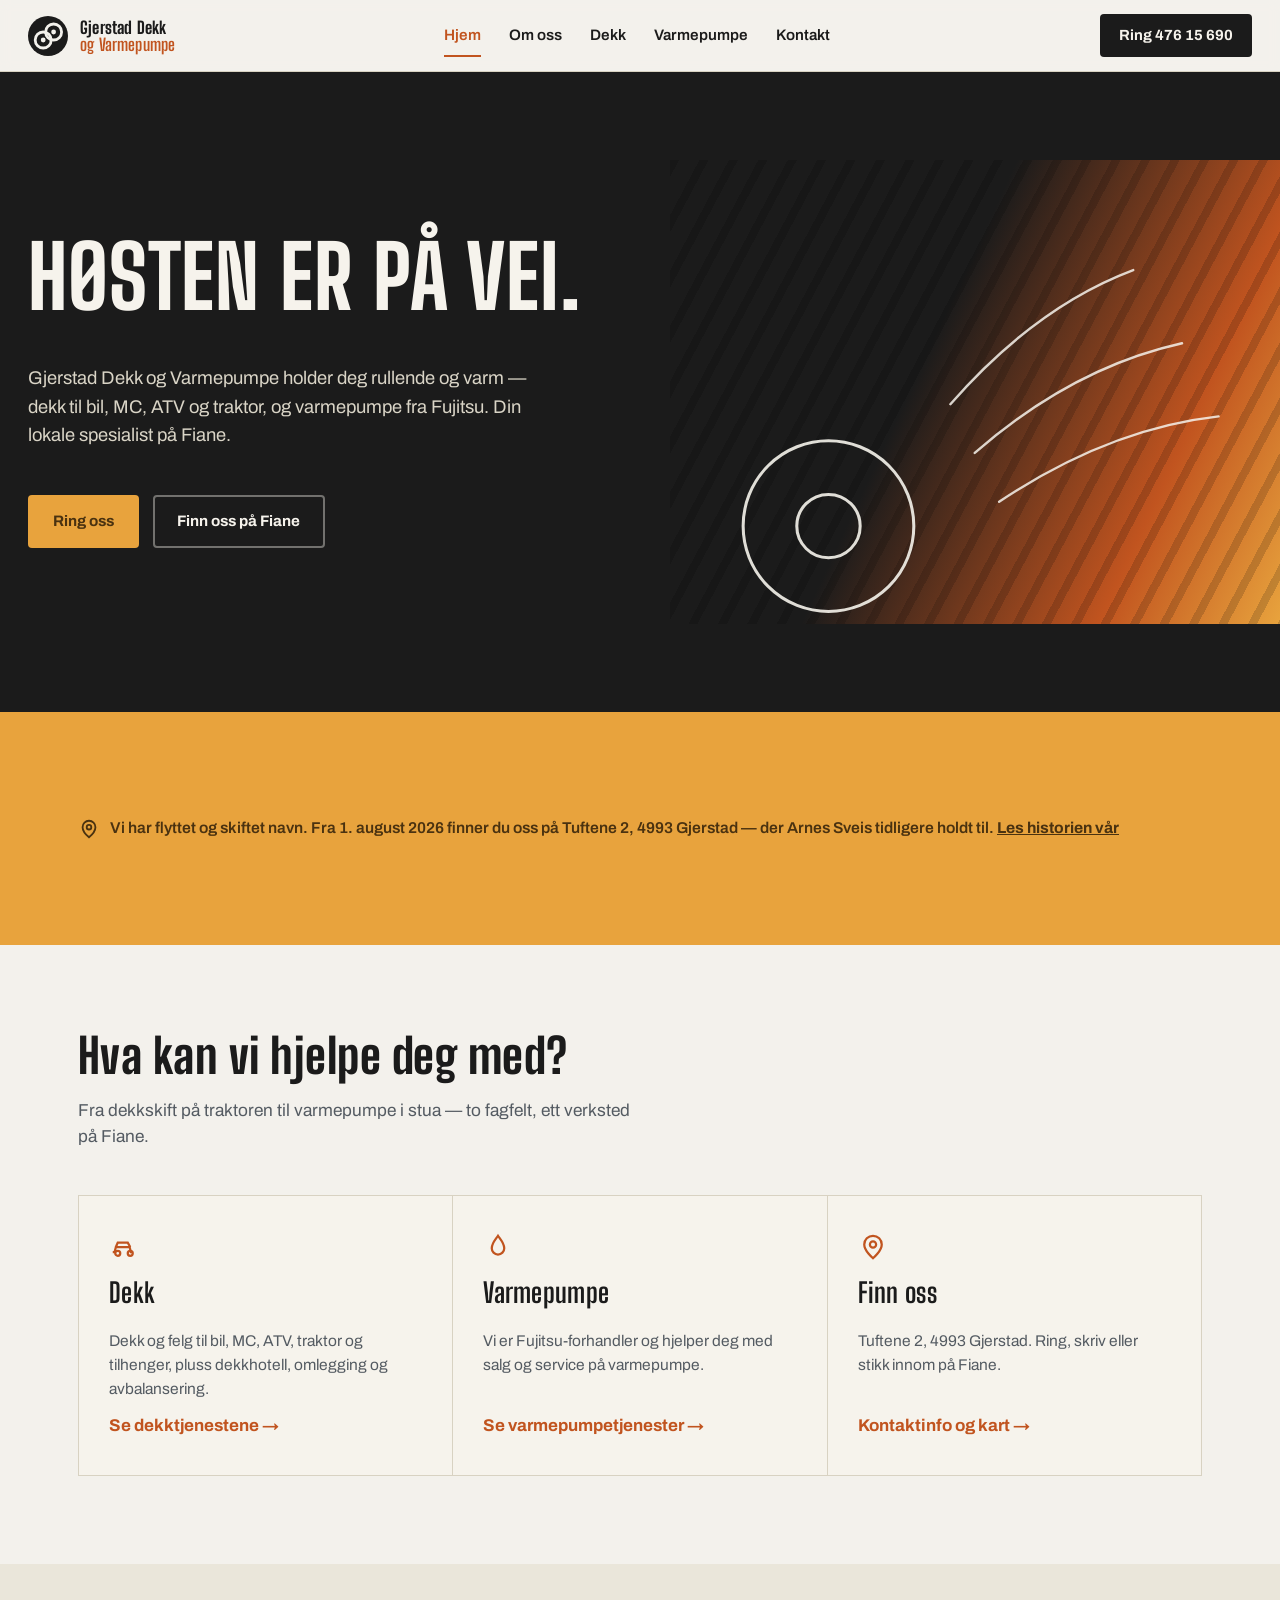
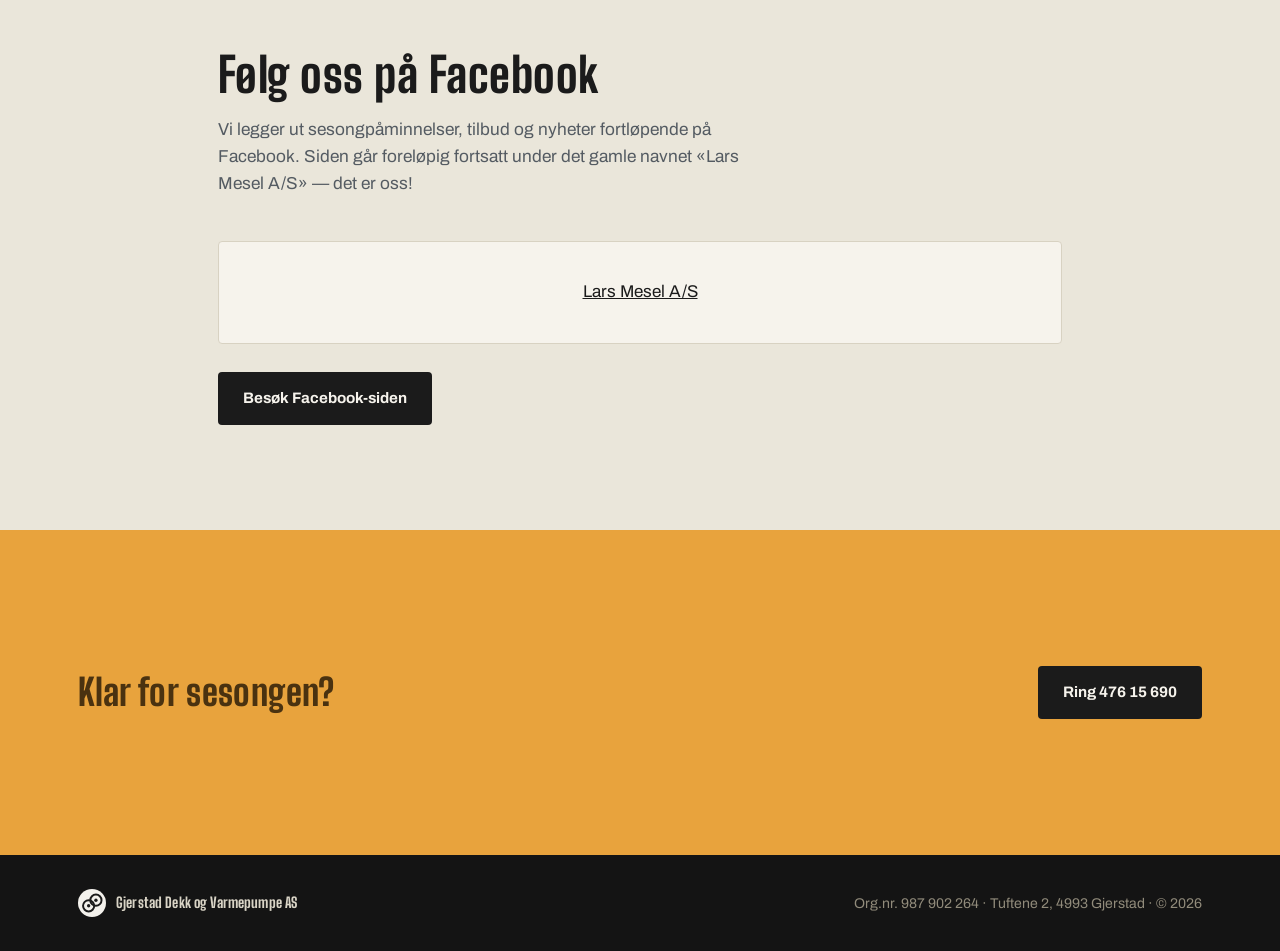
==== index.html @ df9c64c9 "Add files via upload" ====
<!DOCTYPE html>
<html lang="no">
<head>
<meta charset="UTF-8">
<meta name="viewport" content="width=device-width, initial-scale=1.0">
<title>Gjerstad Dekk og Varmepumpe AS — Din lokale dekkspesialist på Fiane</title>
<meta name="description" content="Dekk til bil, MC, ATV og traktor, dekkhotell, og varmepumper fra Fujitsu. Gjerstad Dekk og Varmepumpe AS (tidl. Lars Mesel AS) holder til på Tuftene 2, Fiane.">

<link rel="icon" type="image/svg+xml" href="data:image/svg+xml,%3Csvg%20xmlns='http://www.w3.org/2000/svg'%20viewBox='0%200%20100%20100'%3E%3Crect%20width='100'%20height='100'%20rx='50'%20fill='%231B1B1B'/%3E%3Ccircle%20cx='38'%20cy='60'%20r='20'%20fill='none'%20stroke='%23F3F1EC'%20stroke-width='7'/%3E%3Ccircle%20cx='38'%20cy='60'%20r='6'%20fill='%23F3F1EC'/%3E%3Ccircle%20cx='64'%20cy='40'%20r='20'%20fill='none'%20stroke='%23F3F1EC'%20stroke-width='7'/%3E%3Ccircle%20cx='64'%20cy='40'%20r='6'%20fill='%23F3F1EC'/%3E%3C/svg%3E">
<link rel="apple-touch-icon" href="data:image/svg+xml,%3Csvg%20xmlns='http://www.w3.org/2000/svg'%20viewBox='0%200%20100%20100'%3E%3Crect%20width='100'%20height='100'%20rx='22'%20fill='%231B1B1B'/%3E%3Ccircle%20cx='38'%20cy='60'%20r='20'%20fill='none'%20stroke='%23F3F1EC'%20stroke-width='7'/%3E%3Ccircle%20cx='38'%20cy='60'%20r='6'%20fill='%23F3F1EC'/%3E%3Ccircle%20cx='64'%20cy='40'%20r='20'%20fill='none'%20stroke='%23F3F1EC'%20stroke-width='7'/%3E%3Ccircle%20cx='64'%20cy='40'%20r='6'%20fill='%23F3F1EC'/%3E%3C/svg%3E">

<link rel="preconnect" href="https://fonts.googleapis.com">
<link rel="preconnect" href="https://fonts.gstatic.com" crossorigin>
<link href="https://fonts.googleapis.com/css2?family=Archivo:wght@400;500;600;700&family=Big+Shoulders+Display:wght@600;700;800;900&display=swap" rel="stylesheet">
<link rel="stylesheet" href="styles.css">
</head>
<body>

<div id="fb-root"></div>
<script async defer crossorigin="anonymous" src="https://connect.facebook.net/nb_NO/sdk.js#xfbml=1&version=v19.0"></script>

<header class="site-header">
  <a class="brand" href="index.html">
    <svg viewBox="0 0 100 100" aria-hidden="true">
      <rect width="100" height="100" rx="50" fill="#1B1B1B"/>
      <circle cx="38" cy="60" r="20" fill="none" stroke="#F3F1EC" stroke-width="7"/>
      <circle cx="38" cy="60" r="6" fill="#F3F1EC"/>
      <circle cx="64" cy="40" r="20" fill="none" stroke="#F3F1EC" stroke-width="7"/>
      <circle cx="64" cy="40" r="6" fill="#F3F1EC"/>
    </svg>
    <span class="brand-name">Gjerstad Dekk<b>og Varmepumpe</b></span>
  </a>
  <nav class="main-nav">
    <a href="index.html" class="active" aria-current="page">Hjem</a>
    <a href="om-oss.html">Om oss</a>
    <a href="dekk.html">Dekk</a>
    <a href="varmepumpe.html">Varmepumpe</a>
    <a href="kontakt.html">Kontakt</a>
  </nav>
  <a class="header-call" href="tel:+4747615690">Ring 476 15 690</a>
</header>

<section class="hero">
  <div class="hero-text">
    <h1>Høsten er&nbsp;på vei.</h1>
    <p class="hero-sub">Gjerstad Dekk og Varmepumpe holder deg rullende og varm — dekk til bil, MC, ATV og traktor, og varmepumpe fra Fujitsu. Din lokale spesialist på Fiane.</p>
    <div class="hero-actions">
      <a class="btn btn-primary" href="tel:+4747615690">Ring oss</a>
      <a class="btn btn-ghost" href="kontakt.html">Finn oss på Fiane</a>
    </div>
  </div>
  <div class="hero-graphic" aria-hidden="true">
    <div class="tread"></div>
    <svg class="seam" viewBox="0 0 500 500" preserveAspectRatio="xMidYMid slice">
      <circle class="wheel seam-draw" cx="130" cy="360" r="70"/>
      <circle class="wheel seam-draw" cx="130" cy="360" r="26"/>
      <path class="seam-draw" d="M 230 260 Q 300 180 380 150" />
      <path class="seam-draw" d="M 250 300 Q 330 230 420 210" />
      <path class="seam-draw" d="M 270 340 Q 360 280 450 270" />
    </svg>
  </div>
</section>

<section class="announce">
  <div class="wrap">
    <svg viewBox="0 0 24 24" fill="none" stroke="currentColor" stroke-width="2" aria-hidden="true">
      <path d="M12 21s-7-5.8-7-11a7 7 0 1 1 14 0c0 5.2-7 11-7 11Z"/>
      <circle cx="12" cy="10" r="2.5"/>
    </svg>
    <span>Vi har flyttet og skiftet navn. Fra 1. august 2026 finner du oss på Tuftene 2, 4993 Gjerstad — der Arnes Sveis tidligere holdt til. <a href="om-oss.html">Les historien vår</a></span>
  </div>
</section>

<section>
  <div class="wrap">
    <div class="section-head">
      <h2>Hva kan vi hjelpe deg med?</h2>
      <p>Fra dekkskift på traktoren til varmepumpe i stua — to fagfelt, ett verksted på Fiane.</p>
    </div>

    <div class="teaser-grid">
      <article class="teaser-card">
        <svg viewBox="0 0 24 24" fill="none" stroke="currentColor" stroke-width="1.8"><path d="M3 16h1.5l1-4h11l1 4H19"/><circle cx="7" cy="17" r="2"/><circle cx="17" cy="17" r="2"/><path d="M5.5 12l1.5-3.5h8l2 3.5"/></svg>
        <h3>Dekk</h3>
        <p>Dekk og felg til bil, MC, ATV, traktor og tilhenger, pluss dekkhotell, omlegging og avbalansering.</p>
        <a class="link" href="dekk.html">Se dekktjenestene →</a>
      </article>
      <article class="teaser-card">
        <svg viewBox="0 0 24 24" fill="none" stroke="currentColor" stroke-width="1.8"><path d="M12 3c2 3 5 6 5 10a5 5 0 0 1-10 0c0-4 3-7 5-10Z"/></svg>
        <h3>Varmepumpe</h3>
        <p>Vi er Fujitsu-forhandler og hjelper deg med salg og service på varmepumpe.</p>
        <a class="link" href="varmepumpe.html">Se varmepumpetjenester →</a>
      </article>
      <article class="teaser-card">
        <svg viewBox="0 0 24 24" fill="none" stroke="currentColor" stroke-width="1.8"><path d="M12 21s-7-5.8-7-11a7 7 0 1 1 14 0c0 5.2-7 11-7 11Z"/><circle cx="12" cy="10" r="2.5"/></svg>
        <h3>Finn oss</h3>
        <p>Tuftene 2, 4993 Gjerstad. Ring, skriv eller stikk innom på Fiane.</p>
        <a class="link" href="kontakt.html">Kontaktinfo og kart →</a>
      </article>
    </div>
  </div>
</section>

<section class="facebook-section" id="facebook">
  <div class="wrap">
    <div class="section-head">
      <h2>Følg oss på Facebook</h2>
      <p>Vi legger ut sesongpåminnelser, tilbud og nyheter fortløpende på Facebook. Siden går foreløpig fortsatt under det gamle navnet «Lars Mesel A/S» — det er oss!</p>
    </div>

    <div class="fb-embed-wrap">
      <div class="fb-page"
        data-href="https://www.facebook.com/profile.php?id=100057511866817"
        data-tabs="timeline"
        data-width="500"
        data-height="640"
        data-small-header="false"
        data-adapt-container-width="true"
        data-hide-cover="false"
        data-show-facepile="true">
        <blockquote cite="https://www.facebook.com/profile.php?id=100057511866817" class="fb-xfbml-parsehtml-fallback">
          <a href="https://www.facebook.com/profile.php?id=100057511866817">Lars Mesel A/S</a>
        </blockquote>
      </div>
    </div>

    <p style="margin-top:28px;"><a class="btn btn-facebook" href="https://www.facebook.com/profile.php?id=100057511866817" target="_blank" rel="noopener">Besøk Facebook-siden</a></p>
  </div>
</section>

<section class="cta-band">
  <div class="wrap">
    <h2>Klar for sesongen?</h2>
    <a class="btn btn-facebook" href="tel:+4747615690">Ring 476 15 690</a>
  </div>
</section>

<footer>
  <div class="wrap">
    <a class="brand" href="index.html" style="display:flex; align-items:center; gap:10px; text-decoration:none;">
      <svg viewBox="0 0 100 100" aria-hidden="true">
        <rect width="100" height="100" rx="50" fill="#F3F1EC"/>
        <circle cx="38" cy="60" r="20" fill="none" stroke="#1B1B1B" stroke-width="7"/>
        <circle cx="38" cy="60" r="6" fill="#1B1B1B"/>
        <circle cx="64" cy="40" r="20" fill="none" stroke="#1B1B1B" stroke-width="7"/>
        <circle cx="64" cy="40" r="6" fill="#1B1B1B"/>
      </svg>
      <span class="brand-name">Gjerstad Dekk og Varmepumpe AS</span>
    </a>
    <p style="margin:0;">Org.nr. 987 902 264 · Tuftene 2, 4993 Gjerstad · © 2026</p>
  </div>
</footer>

</body>
</html>
---- styles.css ----
:root{
  --bg:#F3F1EC;
  --panel:#EAE6DA;
  --ink:#1B1B1B;
  --steel:#545B62;
  --line:#D8D2C2;
  --amber:#E8A33D;
  --amber-ink:#4A3210;
  --rust:#C1541F;
  --cream:#F6F3EC;
  --font-display:'Big Shoulders Display', sans-serif;
  --font-body:'Archivo', sans-serif;
  --radius:4px;
}

*{box-sizing:border-box;}
html{scroll-behavior:smooth;}
body{
  margin:0;
  background:var(--bg);
  color:var(--ink);
  font-family:var(--font-body);
  font-size:17px;
  line-height:1.55;
  -webkit-font-smoothing:antialiased;
}
h1,h2,h3{
  font-family:var(--font-display);
  font-weight:800;
  line-height:0.95;
  margin:0 0 0.4em 0;
  letter-spacing:0.01em;
}
p{margin:0 0 1em 0; max-width:62ch;}
a{color:inherit;}
ul,ol{margin:0;padding:0;list-style:none;}
img,svg{display:block;max-width:100%;}

a:focus-visible, button:focus-visible{
  outline:3px solid var(--rust);
  outline-offset:2px;
}

.wrap{
  max-width:1180px;
  margin:0 auto;
  padding:0 28px;
}

/* ---------- Buttons ---------- */
.btn{
  display:inline-flex;
  align-items:center;
  gap:0.5em;
  padding:0.85em 1.5em;
  font-family:var(--font-body);
  font-weight:700;
  font-size:0.95rem;
  text-decoration:none;
  border-radius:var(--radius);
  border:2px solid transparent;
  transition:transform 0.15s ease, background 0.15s ease;
  cursor:pointer;
}
.btn:hover{transform:translateY(-1px);}
.btn-primary{background:var(--amber); color:var(--amber-ink);}
.btn-primary:hover{background:#f0ad4c;}
.btn-ghost{background:transparent; color:var(--cream); border-color:rgba(246,243,236,0.4);}
.btn-ghost:hover{border-color:var(--cream);}
.btn-dark-ghost{background:transparent; color:var(--ink); border-color:rgba(27,27,27,0.35);}
.btn-dark-ghost:hover{border-color:var(--ink);}
.btn-on-dark{background:var(--cream); color:var(--ink);}
.btn-on-dark:hover{background:#fff;}
.btn-facebook{background:var(--ink); color:var(--cream);}
.btn-facebook:hover{background:#000;}

/* ---------- Header ---------- */
.site-header{
  position:sticky; top:0; z-index:50;
  display:flex; align-items:center; justify-content:space-between;
  gap:20px;
  padding:14px 28px;
  background:rgba(243,241,236,0.92);
  backdrop-filter:blur(6px);
  border-bottom:1px solid var(--line);
}
.brand{
  display:flex; align-items:center; gap:12px;
  text-decoration:none; color:var(--ink);
}
.brand svg{width:40px; height:40px; flex:none;}
.brand-name{
  font-family:var(--font-display);
  font-weight:800;
  font-size:1.05rem;
  line-height:1.02;
  letter-spacing:0.01em;
}
.brand-name b{display:block; color:var(--rust);}

.main-nav{
  display:flex; gap:28px;
  font-weight:600;
  font-size:0.95rem;
}
.main-nav a{text-decoration:none; position:relative; padding:4px 0;}
.main-nav a:hover{color:var(--rust);}
.main-nav a.active{color:var(--rust);}
.main-nav a.active::after{
  content:"";
  position:absolute; left:0; right:0; bottom:-6px;
  height:2px; background:var(--rust);
}

.header-call{
  font-family:var(--font-body);
  font-weight:700;
  background:var(--ink);
  color:var(--cream);
  padding:0.7em 1.3em;
  border-radius:var(--radius);
  text-decoration:none;
  white-space:nowrap;
  font-size:0.92rem;
}
.header-call:hover{background:#000;}

@media (max-width:880px){
  .main-nav{display:none;}
}

/* ---------- Home hero ---------- */
.hero{
  display:grid;
  grid-template-columns:1.1fr 1fr;
  min-height:min(82vh, 640px);
  background:var(--ink);
  color:var(--cream);
}
.hero-text{
  display:flex; flex-direction:column; justify-content:center;
  padding:64px 6vw 64px 28px;
}
.hero-text h1{
  font-size:clamp(3rem, 7vw, 5.4rem);
  color:var(--cream);
  text-transform:uppercase;
}
.hero-text .hero-sub{
  font-size:1.15rem;
  color:#D9D4C6;
  max-width:46ch;
  margin-top:0.6em;
}
.hero-actions{
  display:flex; gap:14px; flex-wrap:wrap;
  margin-top:1.6em;
}

.hero-graphic{
  position:relative;
  overflow:hidden;
  background:
    linear-gradient(115deg, var(--ink) 0%, var(--ink) 42%, var(--rust) 78%, var(--amber) 100%);
}
.tread{
  position:absolute; inset:0;
  background-image:repeating-linear-gradient(
    118deg,
    rgba(0,0,0,0.28) 0px, rgba(0,0,0,0.28) 8px,
    transparent 8px, transparent 26px
  );
  mix-blend-mode:multiply;
  opacity:0.55;
}
.hero-graphic svg.seam{
  position:absolute; inset:0;
  width:100%; height:100%;
}
.seam path{
  fill:none;
  stroke:rgba(246,243,236,0.85);
  stroke-width:2;
  stroke-linecap:round;
}
.seam .wheel{
  fill:none;
  stroke:rgba(246,243,236,0.9);
  stroke-width:2.5;
}
@media (prefers-reduced-motion:no-preference){
  .seam-draw{
    stroke-dasharray:1400;
    stroke-dashoffset:1400;
    animation:draw 2.4s ease-out 0.3s forwards;
  }
  @keyframes draw{ to{ stroke-dashoffset:0; } }
}

@media (max-width:880px){
  .hero{grid-template-columns:1fr;}
  .hero-graphic{min-height:260px; order:-1;}
  .hero-text{padding:44px 24px;}
}

/* ---------- Page banner (for sub-pages) ---------- */
.page-banner{
  position:relative;
  background:var(--ink);
  color:var(--cream);
  padding:60px 0 52px;
  overflow:hidden;
}
.page-banner::before{
  content:"";
  position:absolute; inset:0;
  background-image:repeating-linear-gradient(
    118deg,
    rgba(255,255,255,0.05) 0px, rgba(255,255,255,0.05) 8px,
    transparent 8px, transparent 26px
  );
}
.page-banner .wrap{position:relative;}
.page-banner h1{
  font-size:clamp(2.6rem, 6vw, 4rem);
  color:var(--cream);
  text-transform:uppercase;
}
.page-banner p{color:#D9D4C6; max-width:54ch; font-size:1.05rem; margin:0;}

/* ---------- Announcement ---------- */
.announce{
  background:var(--amber);
  color:var(--amber-ink);
}
.announce .wrap{
  padding:16px 28px;
  display:flex; gap:10px; align-items:center; flex-wrap:wrap;
  font-weight:600;
  font-size:0.98rem;
}
.announce svg{width:22px; height:22px; flex:none;}
.announce a{text-decoration:underline; font-weight:700;}

/* ---------- Section basics ---------- */
section{padding:88px 0;}
.section-head{max-width:56ch; margin-bottom:44px;}
.section-head h2{font-size:clamp(2.2rem, 4vw, 3rem);}
.section-head p{color:var(--steel); font-size:1.08rem;}

/* ---------- Homepage teaser grid ---------- */
.teaser-grid{
  display:grid;
  grid-template-columns:repeat(3,1fr);
  gap:1px;
  background:var(--line);
  border:1px solid var(--line);
}
.teaser-card{
  background:var(--cream);
  padding:36px 30px;
  display:flex; flex-direction:column; gap:12px;
}
.teaser-card svg{width:30px; height:30px; color:var(--rust); margin-bottom:6px;}
.teaser-card h3{font-family:var(--font-display); font-size:1.7rem; font-weight:700;}
.teaser-card p{color:var(--steel); font-size:0.97rem; margin:0;}
.teaser-card .link{
  margin-top:auto;
  font-weight:700;
  color:var(--rust);
  text-decoration:none;
}
.teaser-card .link:hover{text-decoration:underline;}
@media (max-width:880px){
  .teaser-grid{grid-template-columns:1fr;}
}

/* ---------- CTA band ---------- */
.cta-band{background:var(--amber); color:var(--amber-ink);}
.cta-band .wrap{
  padding:48px 28px;
  display:flex; justify-content:space-between; align-items:center;
  flex-wrap:wrap; gap:24px;
}
.cta-band h2{font-size:clamp(1.7rem,3vw,2.3rem); margin:0;}
.cta-band p{margin:0; font-size:1rem;}

/* ---------- Facebook-embed ---------- */
.facebook-section{background:var(--panel);}
.facebook-section .wrap{max-width:900px;}
.fb-embed-wrap{
  background:var(--cream);
  border:1px solid var(--line);
  padding:20px;
  border-radius:var(--radius);
  display:flex;
  justify-content:center;
  overflow-x:auto;
}

/* ---------- Om oss / timeline ---------- */
.about .wrap{max-width:900px;}
.timeline{
  display:flex; flex-direction:column;
  border-top:1px solid var(--line);
}
.timeline li{
  display:grid;
  grid-template-columns:120px 1fr;
  gap:28px;
  padding:28px 0;
  border-bottom:1px solid var(--line);
}
.timeline .year{
  font-family:var(--font-display);
  font-weight:800;
  font-size:2.4rem;
  color:var(--rust);
  line-height:1;
}
.timeline p{color:var(--ink); margin:0;}
@media (max-width:560px){
  .timeline li{grid-template-columns:1fr;}
}

.people{
  display:grid;
  grid-template-columns:1fr 1fr;
  gap:1px;
  background:var(--line);
  border:1px solid var(--line);
  margin-top:48px;
}
.people article{background:var(--cream); padding:28px;}
.people h3{font-family:var(--font-display); font-size:1.4rem; margin-bottom:0.2em;}
.people .role{color:var(--rust); font-weight:700; font-size:0.9rem; margin-bottom:0.6em; display:block;}
.people p{color:var(--steel); font-size:0.96rem; margin:0;}
@media (max-width:640px){
  .people{grid-template-columns:1fr;}
}

/* ---------- Dekk ---------- */
.dekk{background:var(--panel);}
.vehicle-row{
  display:flex;
  border-top:1px solid var(--line);
  border-bottom:1px solid var(--line);
  margin-bottom:56px;
  flex-wrap:wrap;
}
.vehicle-row li{
  flex:1 1 160px;
  display:flex; align-items:center; gap:12px;
  padding:22px 20px;
  border-right:1px solid var(--line);
  font-family:var(--font-display);
  font-weight:700;
  font-size:1.15rem;
  text-transform:uppercase;
  letter-spacing:0.01em;
}
.vehicle-row li:last-child{border-right:none;}
.vehicle-row svg{width:34px; height:34px; flex:none; color:var(--rust);}

.stat-line{
  display:flex; align-items:baseline; gap:16px;
  margin:0 0 56px 0;
  padding:24px 0;
  border-top:1px solid var(--line);
  border-bottom:1px solid var(--line);
}
.stat-line .num{
  font-family:var(--font-display);
  font-weight:900;
  font-size:clamp(3rem,6vw,4.6rem);
  color:var(--rust);
  line-height:0.9;
}
.stat-line p{margin:0; color:var(--steel); max-width:38ch;}

.service-plates{
  display:grid;
  grid-template-columns:repeat(4,1fr);
  gap:1px;
  background:var(--line);
  border:1px solid var(--line);
}
.service-plates article{
  background:var(--cream);
  padding:28px 24px;
  position:relative;
}
.service-plates h3{
  font-family:var(--font-display);
  font-size:1.4rem;
  font-weight:700;
  margin-bottom:0.35em;
}
.service-plates p{font-size:0.95rem; color:var(--steel); margin:0;}
.service-plates svg{width:26px; height:26px; margin-bottom:14px; color:var(--rust);}

@media (max-width:880px){
  .service-plates{grid-template-columns:1fr 1fr;}
}
@media (max-width:540px){
  .service-plates{grid-template-columns:1fr;}
}

/* ---------- Varmepumpe ---------- */
.varmepumpe{
  background:linear-gradient(160deg, var(--rust) 0%, #9c3f14 100%);
  color:var(--cream);
}
.vp-inner{max-width:640px;}
.varmepumpe h2{color:var(--cream); font-size:clamp(2.2rem,4vw,3rem);}
.varmepumpe p{color:#F6DFCB; font-size:1.08rem;}
.vp-badge{
  display:inline-block;
  font-family:var(--font-display);
  font-weight:700;
  font-size:0.85rem;
  letter-spacing:0.04em;
  background:rgba(0,0,0,0.18);
  color:var(--cream);
  padding:6px 14px;
  border-radius:999px;
  margin-bottom:20px;
}

.vp-extra{
  background:var(--panel);
}
.vp-extra .wrap{max-width:800px;}
.vp-extra h2{font-size:clamp(1.8rem,3vw,2.4rem);}
.vp-extra p{color:var(--steel);}

/* ---------- Kontakt ---------- */
.kontakt{background:var(--ink); color:var(--cream);}
.kontakt h2{color:var(--cream);}
.kontakt-grid{
  display:grid;
  grid-template-columns:repeat(4,1fr);
  gap:36px;
  border-top:1px solid rgba(246,243,236,0.18);
  padding-top:40px;
  margin-bottom:40px;
}
.kontakt-grid h3{
  font-family:var(--font-body);
  font-weight:700;
  font-size:0.85rem;
  text-transform:uppercase;
  letter-spacing:0.06em;
  color:#B9B2A0;
  margin-bottom:0.6em;
}
.kontakt-grid p{color:var(--cream); margin:0; font-size:0.98rem;}
.kontakt-grid a{text-decoration:none; border-bottom:1px solid rgba(246,243,236,0.35);}
.kontakt-grid a:hover{border-color:var(--amber); color:var(--amber);}
@media (max-width:880px){
  .kontakt-grid{grid-template-columns:1fr 1fr;}
}
@media (max-width:540px){
  .kontakt-grid{grid-template-columns:1fr;}
}

.map-note{
  border:1px dashed rgba(246,243,236,0.3);
  padding:24px;
  border-radius:var(--radius);
  color:#C9C3B3;
  font-size:0.95rem;
  max-width:640px;
}

.map-embed{
  position:relative;
  width:100%;
  padding-bottom:56.25%; /* 16:9 */
  height:0;
  overflow:hidden;
  border:1px solid rgba(246,243,236,0.18);
  border-radius:var(--radius);
  filter:grayscale(0.15) contrast(1.05);
}
.map-embed iframe{
  position:absolute;
  inset:0;
  width:100%;
  height:100%;
  border:0;
}

/* ---------- Footer ---------- */
footer{
  background:#141414;
  color:#918B7B;
  padding:34px 0;
  font-size:0.88rem;
}
footer .wrap{
  display:flex; justify-content:space-between; align-items:center;
  flex-wrap:wrap; gap:16px;
}
footer .brand svg{width:28px; height:28px;}
footer .brand-name{color:#D9D4C6; font-size:0.9rem;}
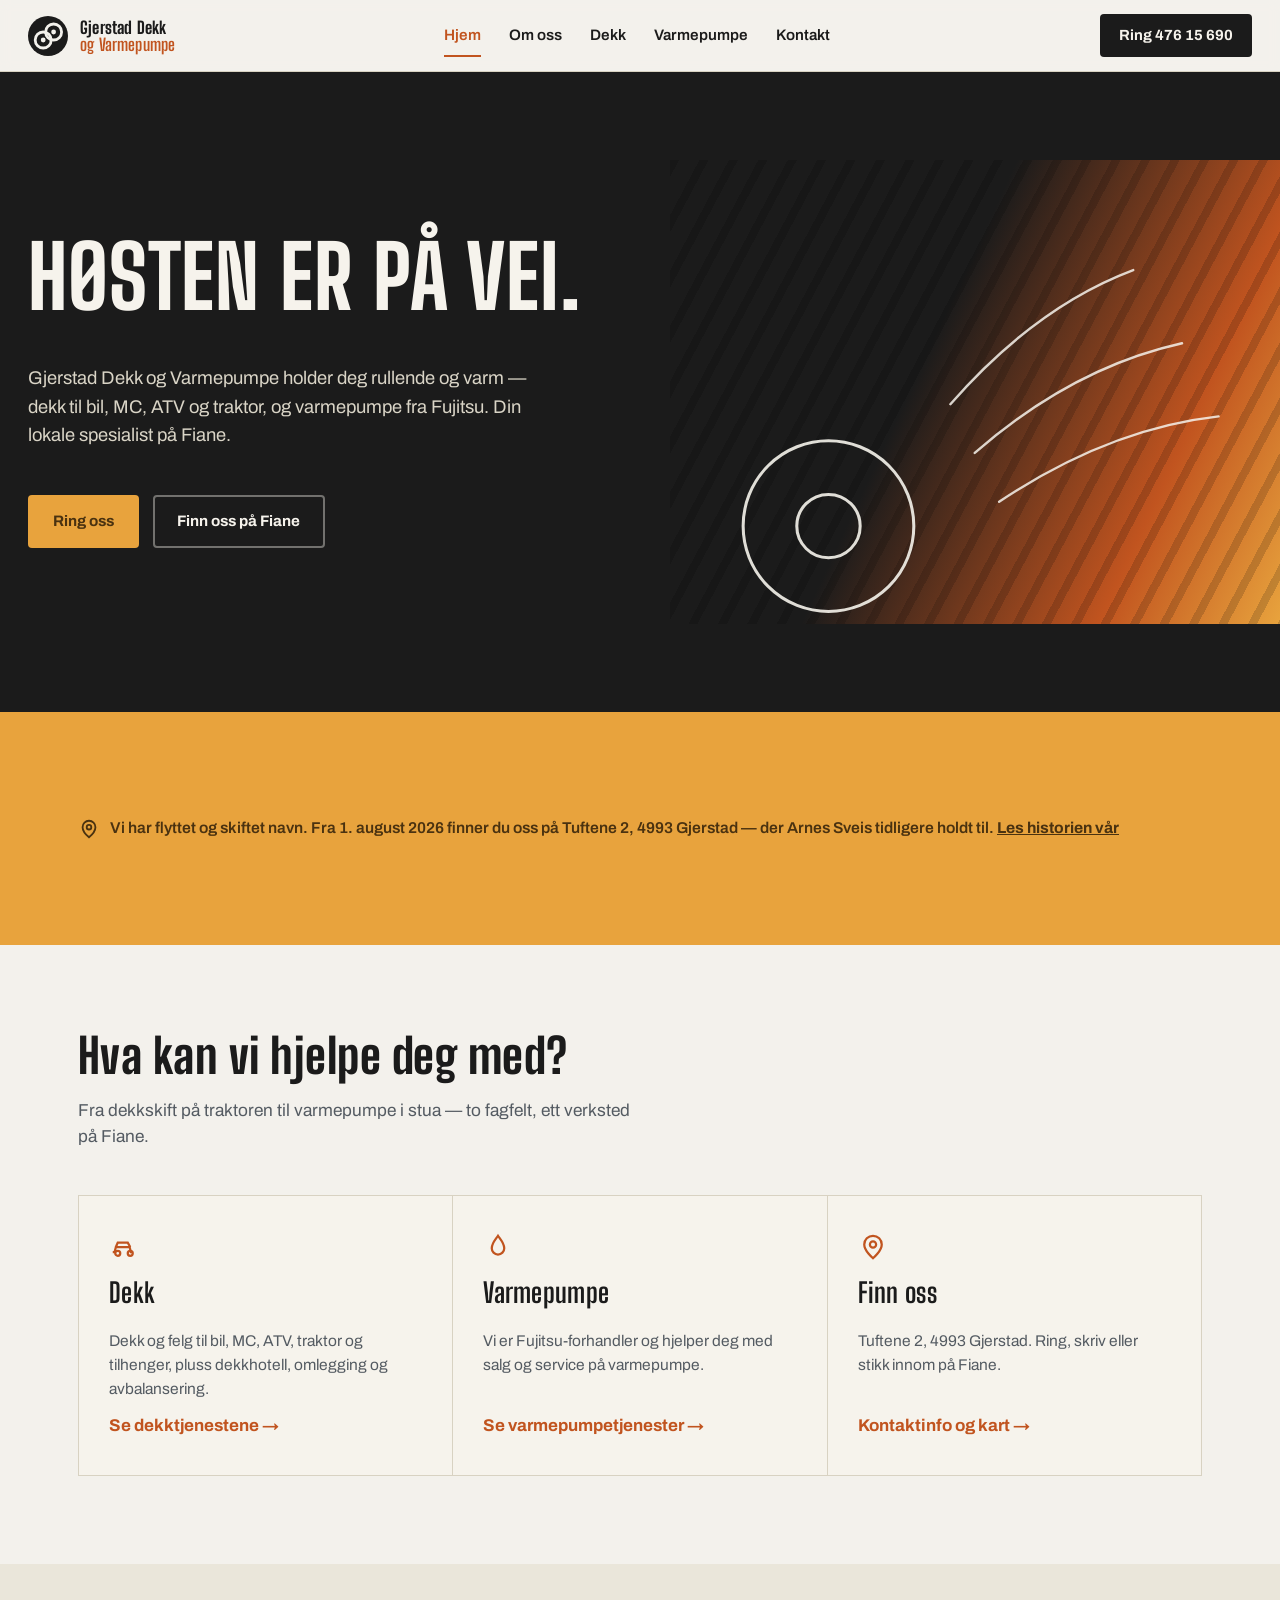
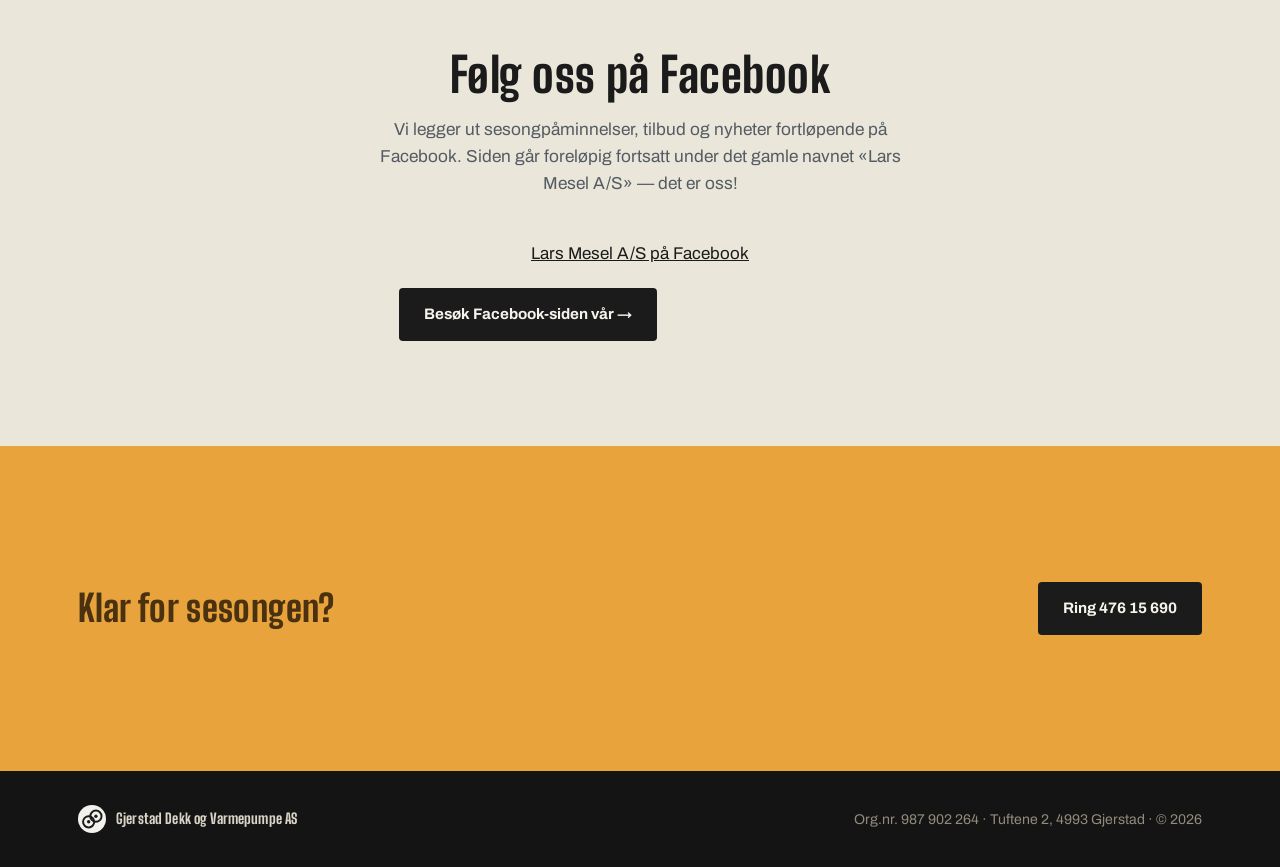
==== commit 75bd359e: "Add files via upload" ====
--- a/index.html
+++ b/index.html
@@ -15,9 +15,6 @@
 <link rel="stylesheet" href="styles.css">
 </head>
 <body>
-
-<div id="fb-root"></div>
-<script async defer crossorigin="anonymous" src="https://connect.facebook.net/nb_NO/sdk.js#xfbml=1&version=v19.0"></script>
 
 <header class="site-header">
   <a class="brand" href="index.html">
@@ -102,29 +99,33 @@
 </section>
 
 <section class="facebook-section" id="facebook">
-  <div class="wrap">
-    <div class="section-head">
+  <div class="wrap" style="text-align:center;">
+    <div class="section-head" style="margin-left:auto; margin-right:auto;">
       <h2>Følg oss på Facebook</h2>
-      <p>Vi legger ut sesongpåminnelser, tilbud og nyheter fortløpende på Facebook. Siden går foreløpig fortsatt under det gamle navnet «Lars Mesel A/S» — det er oss!</p>
+      <p style="margin-left:auto; margin-right:auto;">Vi legger ut sesongpåminnelser, tilbud og nyheter fortløpende på Facebook. Siden går foreløpig fortsatt under det gamle navnet «Lars Mesel A/S» — det er oss!</p>
     </div>
 
-    <div class="fb-embed-wrap">
-      <div class="fb-page"
-        data-href="https://www.facebook.com/profile.php?id=100057511866817"
-        data-tabs="timeline"
-        data-width="500"
-        data-height="640"
-        data-small-header="false"
-        data-adapt-container-width="true"
-        data-hide-cover="false"
-        data-show-facepile="true">
-        <blockquote cite="https://www.facebook.com/profile.php?id=100057511866817" class="fb-xfbml-parsehtml-fallback">
-          <a href="https://www.facebook.com/profile.php?id=100057511866817">Lars Mesel A/S</a>
-        </blockquote>
+    <div class="fb-wrap">
+      <div class="fb-embed-shell">
+        <div id="fb-root"></div>
+        <script async defer crossorigin="anonymous" src="https://connect.facebook.net/nb_NO/sdk.js#xfbml=1&version=v19.0"></script>
+        <div class="fb-page"
+             data-href="https://www.facebook.com/profile.php?id=100057511866817"
+             data-tabs="timeline"
+             data-width="560"
+             data-height="600"
+             data-small-header="false"
+             data-adapt-container-width="true"
+             data-hide-cover="false"
+             data-show-facepile="false">
+          <blockquote cite="https://www.facebook.com/profile.php?id=100057511866817" class="fb-xfbml-parse-ignore">
+            <a href="https://www.facebook.com/profile.php?id=100057511866817" target="_blank" rel="noopener">Lars Mesel A/S på Facebook</a>
+          </blockquote>
+        </div>
       </div>
     </div>
 
-    <p style="margin-top:28px;"><a class="btn btn-facebook" href="https://www.facebook.com/profile.php?id=100057511866817" target="_blank" rel="noopener">Besøk Facebook-siden</a></p>
+    <p style="margin-top:20px;"><a class="btn btn-facebook" href="https://www.facebook.com/profile.php?id=100057511866817" target="_blank" rel="noopener">Besøk Facebook-siden vår →</a></p>
   </div>
 </section>
 
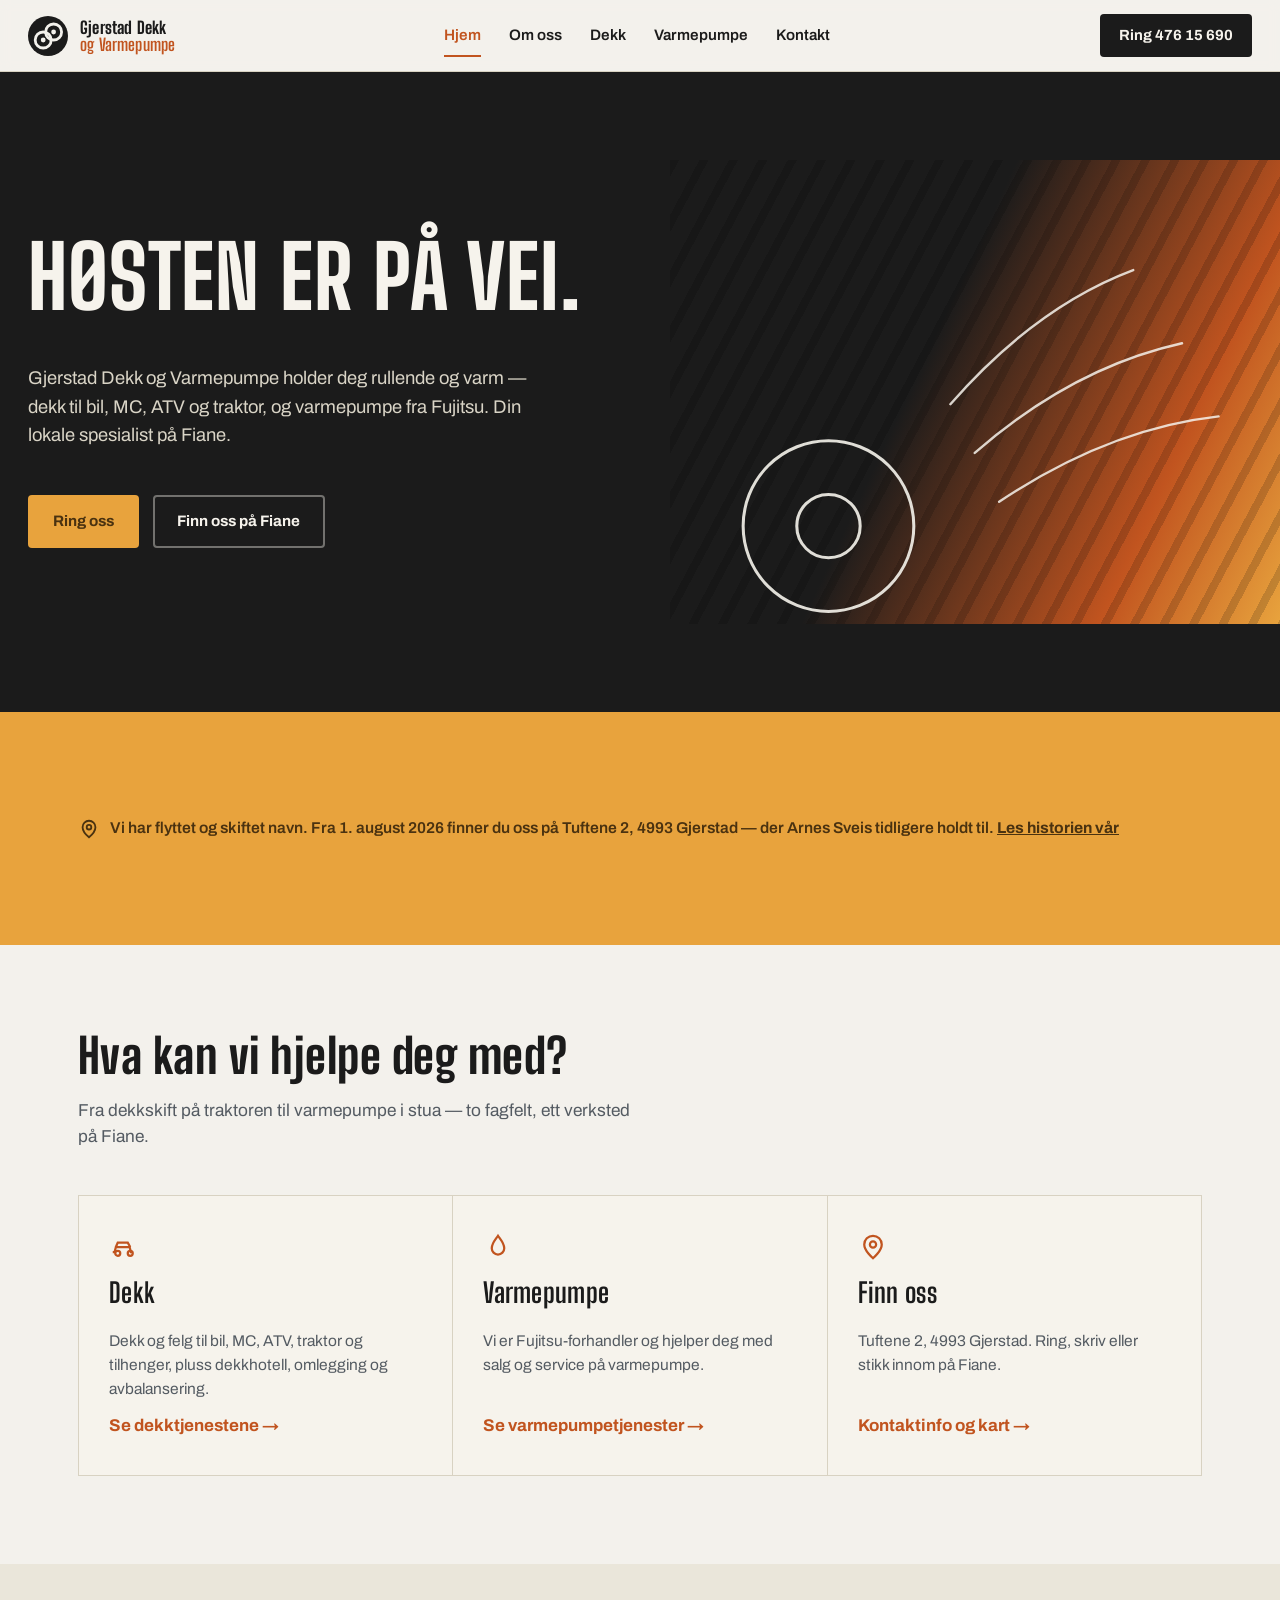
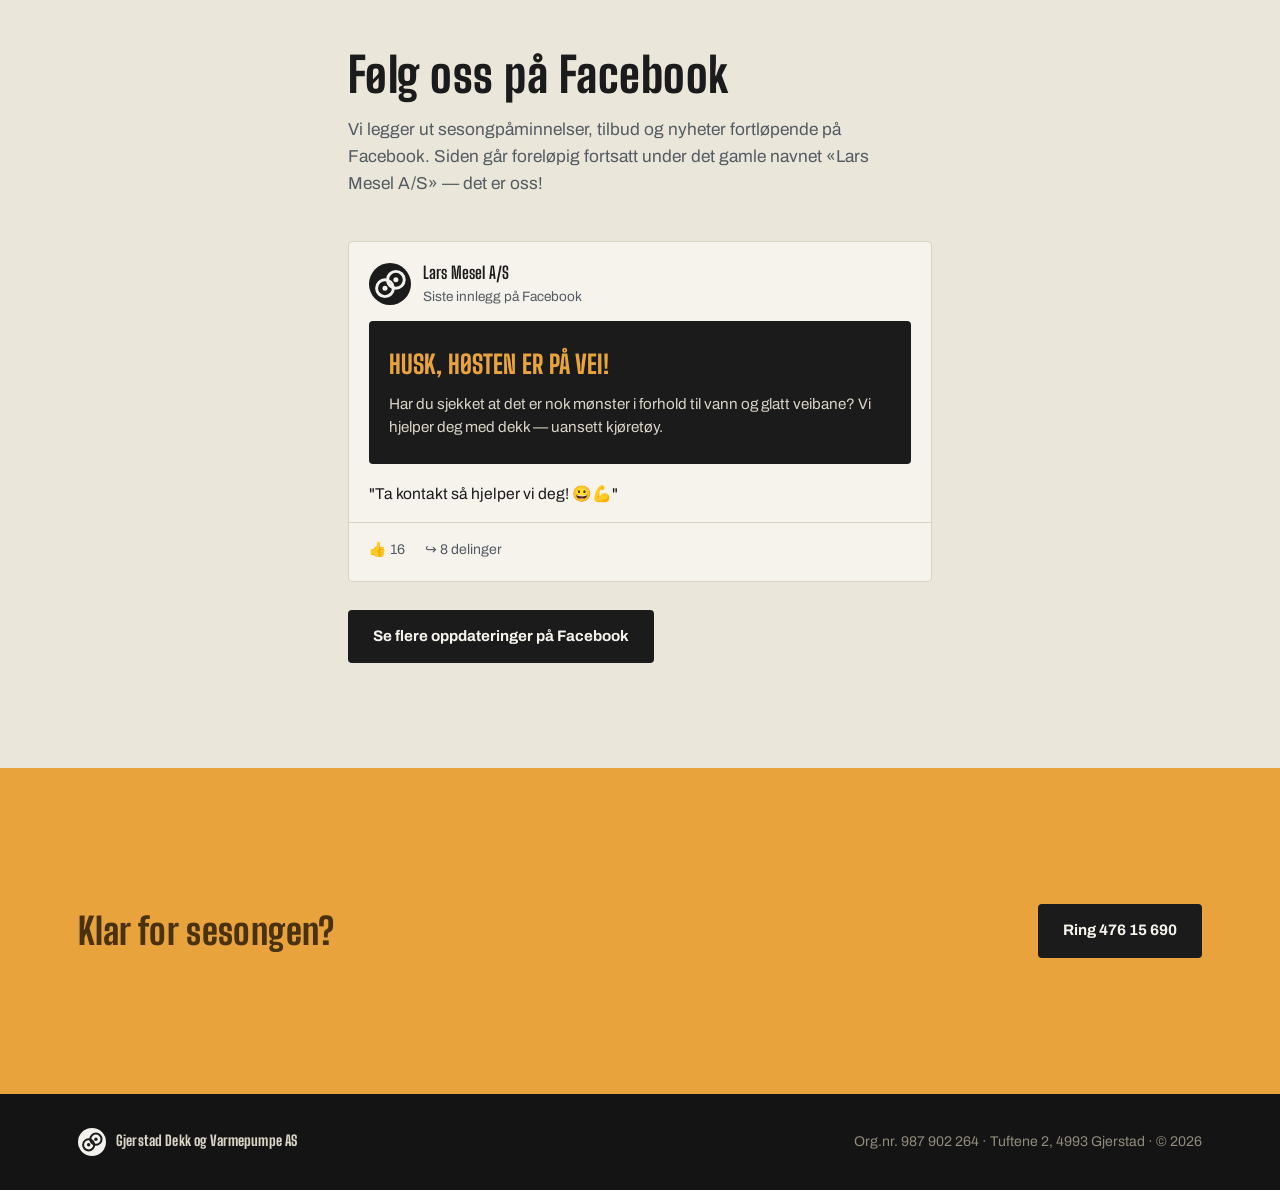
==== commit 5915c87e: "Add files via upload" ====
--- a/index.html
+++ b/index.html
@@ -99,33 +99,41 @@
 </section>
 
 <section class="facebook-section" id="facebook">
-  <div class="wrap" style="text-align:center;">
-    <div class="section-head" style="margin-left:auto; margin-right:auto;">
+  <div class="wrap">
+    <div class="section-head">
       <h2>Følg oss på Facebook</h2>
-      <p style="margin-left:auto; margin-right:auto;">Vi legger ut sesongpåminnelser, tilbud og nyheter fortløpende på Facebook. Siden går foreløpig fortsatt under det gamle navnet «Lars Mesel A/S» — det er oss!</p>
+      <p>Vi legger ut sesongpåminnelser, tilbud og nyheter fortløpende på Facebook. Siden går foreløpig fortsatt under det gamle navnet «Lars Mesel A/S» — det er oss!</p>
     </div>
 
-    <div class="fb-wrap">
-      <div class="fb-embed-shell">
-        <div id="fb-root"></div>
-        <script async defer crossorigin="anonymous" src="https://connect.facebook.net/nb_NO/sdk.js#xfbml=1&version=v19.0"></script>
-        <div class="fb-page"
-             data-href="https://www.facebook.com/profile.php?id=100057511866817"
-             data-tabs="timeline"
-             data-width="560"
-             data-height="600"
-             data-small-header="false"
-             data-adapt-container-width="true"
-             data-hide-cover="false"
-             data-show-facepile="false">
-          <blockquote cite="https://www.facebook.com/profile.php?id=100057511866817" class="fb-xfbml-parse-ignore">
-            <a href="https://www.facebook.com/profile.php?id=100057511866817" target="_blank" rel="noopener">Lars Mesel A/S på Facebook</a>
-          </blockquote>
+    <article class="fb-post-card">
+      <div class="fb-post-head">
+        <svg viewBox="0 0 100 100" aria-hidden="true">
+          <rect width="100" height="100" rx="50" fill="#1B1B1B"/>
+          <circle cx="38" cy="60" r="20" fill="none" stroke="#F3F1EC" stroke-width="7"/>
+          <circle cx="38" cy="60" r="6" fill="#F3F1EC"/>
+          <circle cx="64" cy="40" r="20" fill="none" stroke="#F3F1EC" stroke-width="7"/>
+          <circle cx="64" cy="40" r="6" fill="#F3F1EC"/>
+        </svg>
+        <div>
+          <div class="who">Lars Mesel A/S</div>
+          <div class="when">Siste innlegg på Facebook</div>
         </div>
       </div>
-    </div>
 
-    <p style="margin-top:20px;"><a class="btn btn-facebook" href="https://www.facebook.com/profile.php?id=100057511866817" target="_blank" rel="noopener">Besøk Facebook-siden vår →</a></p>
+      <div class="fb-post-highlight">
+        <span class="kicker">Husk, høsten er på vei!</span>
+        <p>Har du sjekket at det er nok mønster i forhold til vann og glatt veibane? Vi hjelper deg med dekk — uansett kjøretøy.</p>
+      </div>
+
+      <p class="fb-post-body">"Ta kontakt så hjelper vi deg! 😀💪"</p>
+
+      <div class="fb-post-stats">
+        <span>👍 16</span>
+        <span>↪ 8 delinger</span>
+      </div>
+    </article>
+
+    <p style="margin-top:28px;"><a class="btn btn-facebook" href="https://www.facebook.com/profile.php?id=100057511866817" target="_blank" rel="noopener">Se flere oppdateringer på Facebook</a></p>
   </div>
 </section>
 
--- a/styles.css
+++ b/styles.css
@@ -285,17 +285,52 @@
 .cta-band h2{font-size:clamp(1.7rem,3vw,2.3rem); margin:0;}
 .cta-band p{margin:0; font-size:1rem;}
 
-/* ---------- Facebook-embed ---------- */
+/* ---------- Facebook post-kort (statisk, alltid pålitelig) ---------- */
 .facebook-section{background:var(--panel);}
-.facebook-section .wrap{max-width:900px;}
-.fb-embed-wrap{
+.facebook-section .wrap{max-width:640px;}
+.fb-post-card{
   background:var(--cream);
   border:1px solid var(--line);
-  padding:20px;
   border-radius:var(--radius);
-  display:flex;
-  justify-content:center;
-  overflow-x:auto;
+  overflow:hidden;
+  text-align:left;
+}
+.fb-post-head{
+  display:flex; align-items:center; gap:12px;
+  padding:18px 20px 14px;
+}
+.fb-post-head svg{width:42px; height:42px; flex:none;}
+.fb-post-head .who{
+  font-family:var(--font-display);
+  font-weight:700;
+  font-size:1.05rem;
+}
+.fb-post-head .when{color:var(--steel); font-size:0.85rem;}
+.fb-post-highlight{
+  background:var(--ink);
+  color:var(--cream);
+  padding:24px 20px;
+  margin:0 20px 18px;
+  border-radius:var(--radius);
+}
+.fb-post-highlight .kicker{
+  display:block;
+  font-family:var(--font-display);
+  font-weight:800;
+  font-size:1.6rem;
+  text-transform:uppercase;
+  color:var(--amber);
+  margin-bottom:0.3em;
+}
+.fb-post-highlight p{color:#D9D4C6; margin:0; font-size:0.95rem;}
+.fb-post-body{padding:0 20px; color:var(--ink); font-size:0.98rem;}
+.fb-post-stats{
+  display:flex; gap:20px;
+  padding:16px 20px 20px;
+  color:var(--steel);
+  font-size:0.88rem;
+  border-top:1px solid var(--line);
+  margin-top:16px;
 }
 
 /* ---------- Om oss / timeline ---------- */
